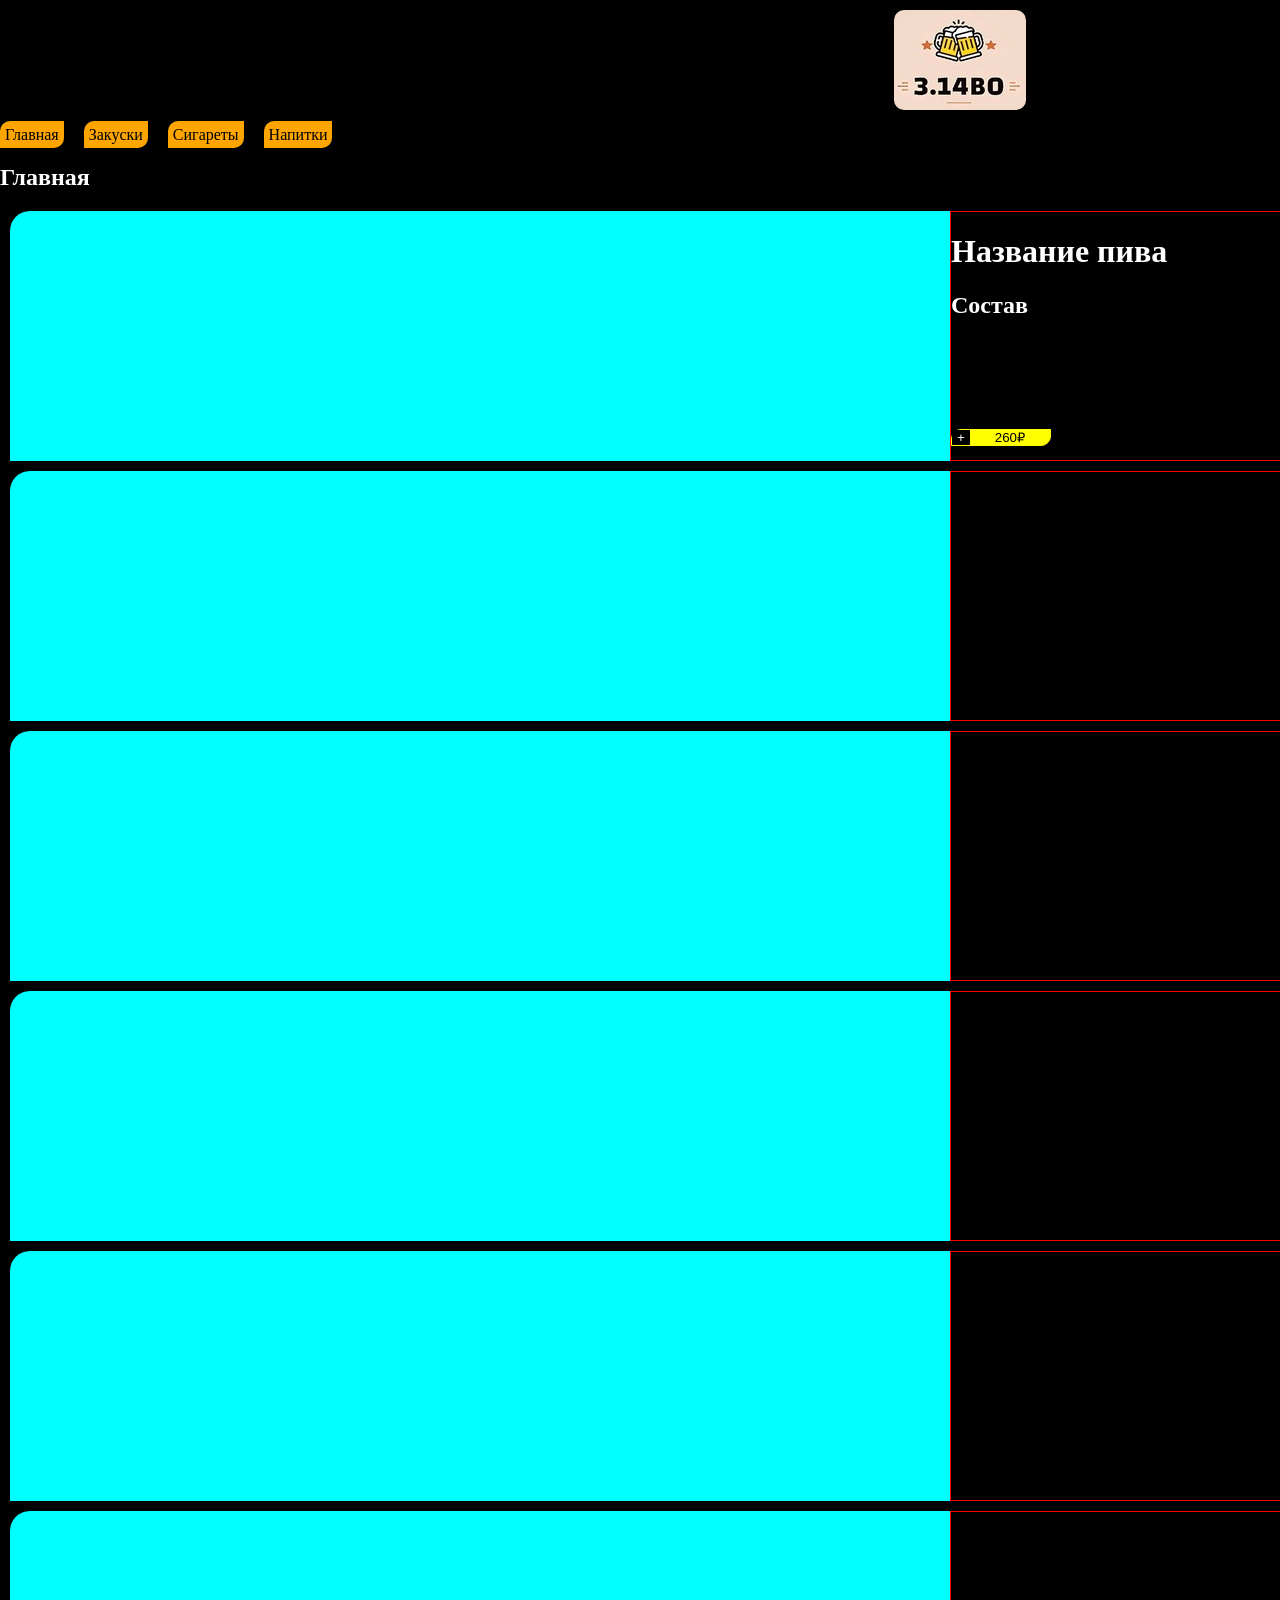
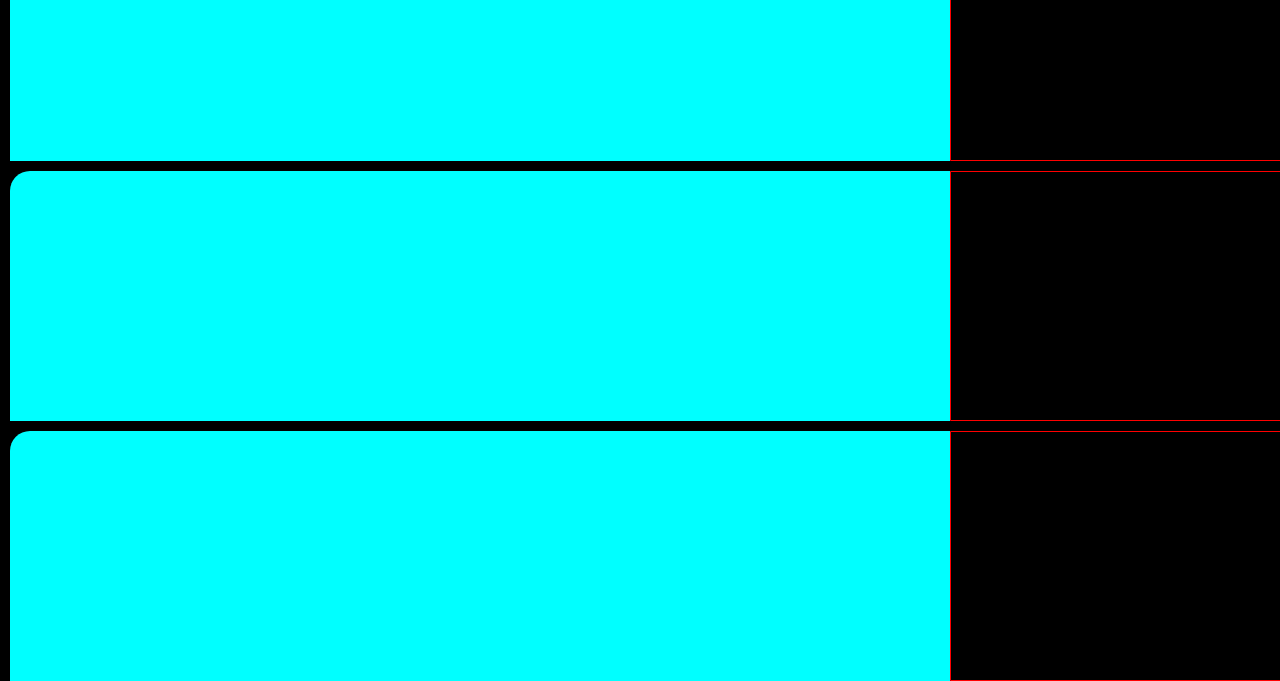
==== index.html @ 1ce5b6ab "Add files via upload" ====
<!DOCTYPE index.html>
<html lang="ru">
<head>
    <meta charset="UTF-8">
    <meta name="viewport" content="width=device-width, initial-scale=1.0">
    <link rel="stylesheet" href="style.css">
    <title>3.14во</title>
</head>
<body>
    <header>
        <img class="img" src="WhatsApp Image 2025-01-08 at 01.56.02 (2).jpeg" alt="">
    </header>
    <main>
        <ul>
            <li><a href="index.html">Главная</a></li>
            <li><a href="snacks.html">Закуски</a></li>
            <li><a href="cigarettes.html">Сигареты</a></li>
            <li><a href="drinks.html">Напитки</a></li>
        </ul>
        <h2>
            Главная
        </h2>
        <div class="Cartocka">
            <div class="Foto"></div>
            <div class="Price">
                <h1>Название пива</h1>
                <h2>Состав</h2>
                <div>
                    <button><span class="Plus">+</span><span class="prise">260₽</span></button>
                </div>
            </div>
        </div>
        <div class="Cartocka">
            <div class="Foto"></div>
            <div class="Price">
            </div>
        </div>
        <div class="Cartocka">
            <div class="Foto"></div>
            <div class="Price"></div>
        </div>
        <div class="Cartocka">
            <div class="Foto"></div>
            <div class="Price"></div>
        </div>
        <div class="Cartocka">
            <div class="Foto"></div>
            <div class="Price"></div>
        </div>
        <div class="Cartocka">
            <div class="Foto"></div>
            <div class="Price"></div>
        </div>
        <div class="Cartocka">
            <div class="Foto"></div>
            <div class="Price"></div>
        </div>
        <div class="Cartocka">
            <div class="Foto"></div>
            <div class="Price"></div>
        </div>
    </main>
</body>
</html>
---- style.css ----
body{
    width: 1920px;
    background-color: black;
    margin: 0;
}
.img{
    margin-top: 10px;
    display: block;
    margin-left: auto;
    margin-right: auto ;
    border-radius: 10px;
}
a {
    text-decoration: none;
    color: black;
    padding: 5px;
    background:orange;
    border: 1px;
    border-radius:10px 0px 10px 0px ;
}
ul{
    display: flex;
    gap: 20px;
    padding: 0;
}
h2,h1{
    color: white;
}
.Cartocka{
    width:1880px;
    height: 250px;
    display: flex;
    margin-left: 10px;
    margin-right: 10px;
    margin-top: 10px;
}
.Foto{
    width: 940px;
    background-color: aqua;
    border-radius:20px 0px 0px 0px ;
}
.Price{
    width: 900px;
    background-color: black;
    border-radius:0px 0px 20px 0px ;
    border: solid 1px red;
}
button{
    background-color: yellow;
    padding: 0;
    border: solid 1px yellow;
    border-radius:10px 0px 10px 0px ;
    margin-top: 90px;
}
.Plus{
    padding-left: 5px;
    padding-right: 5px;
    background-color: black;
    color: white;
}
.prise{
    color: black;
     padding-left: 25px;
    padding-right: 25px;
}
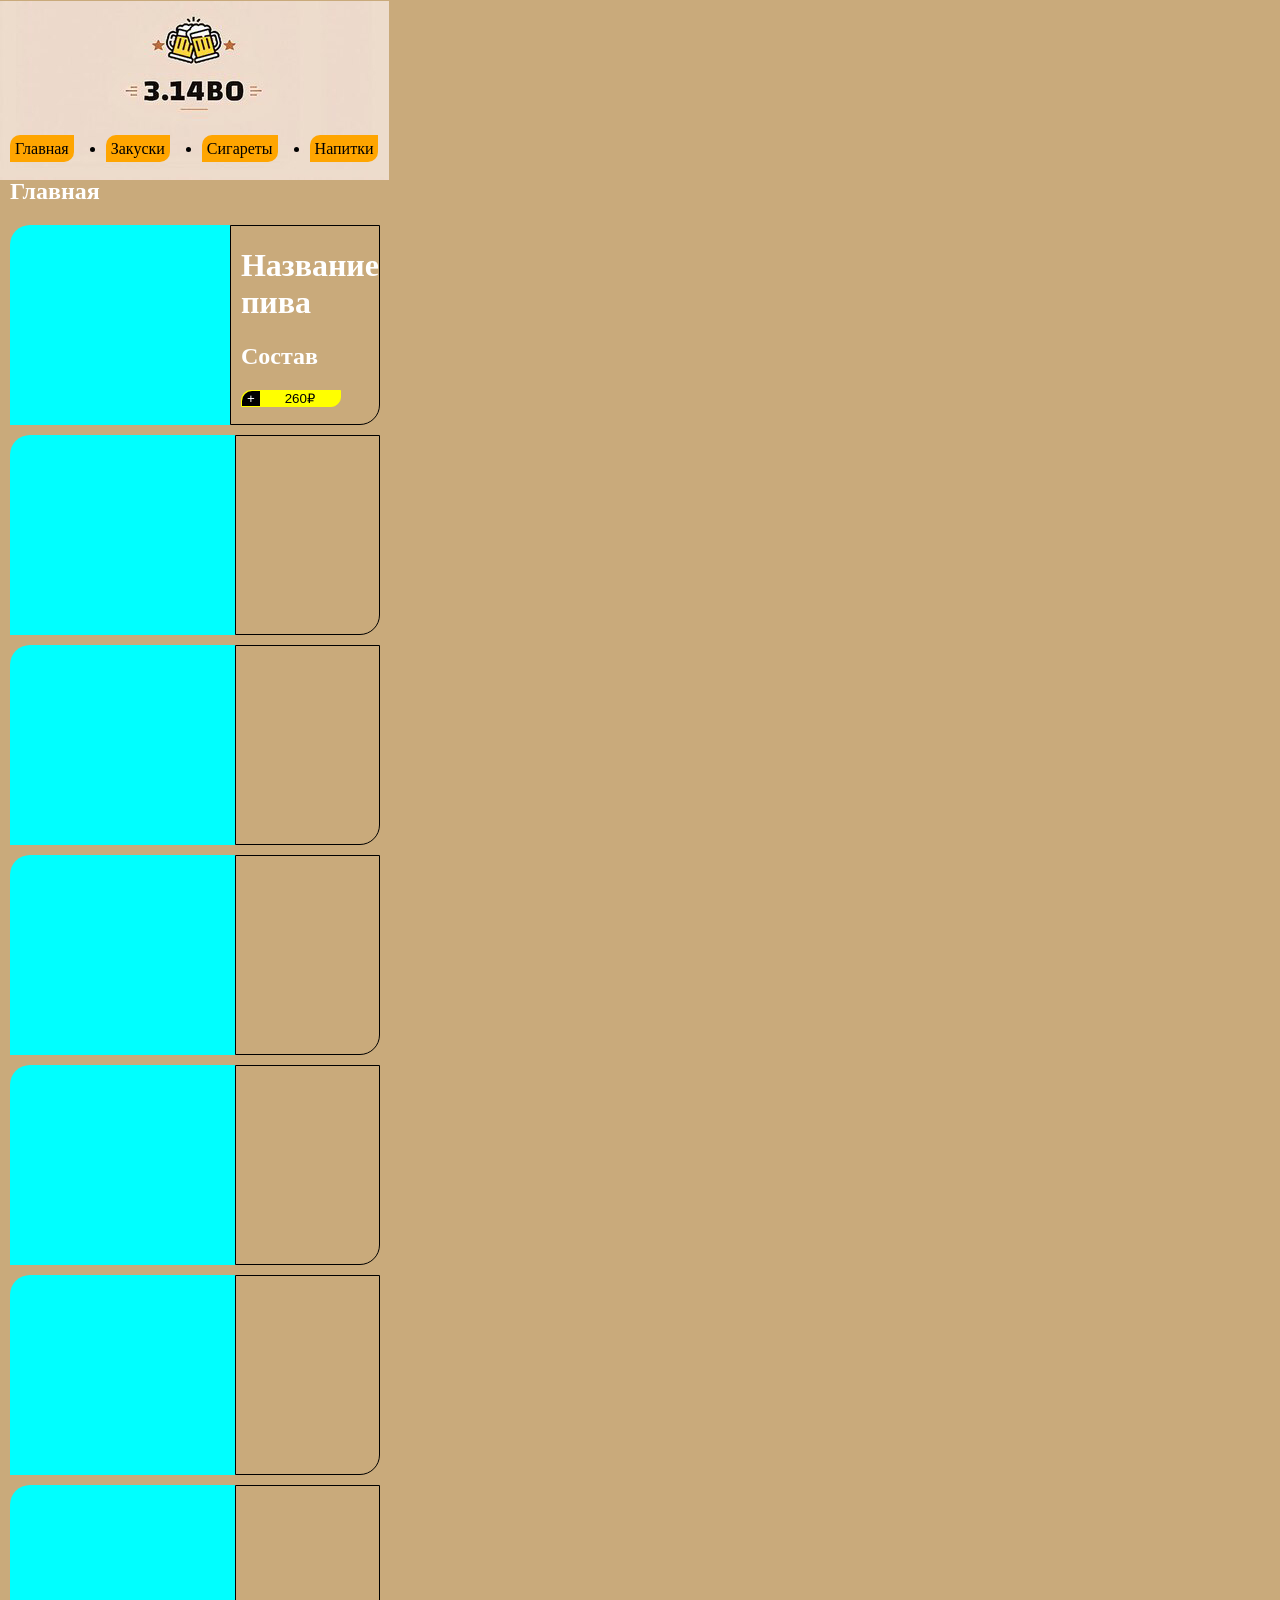
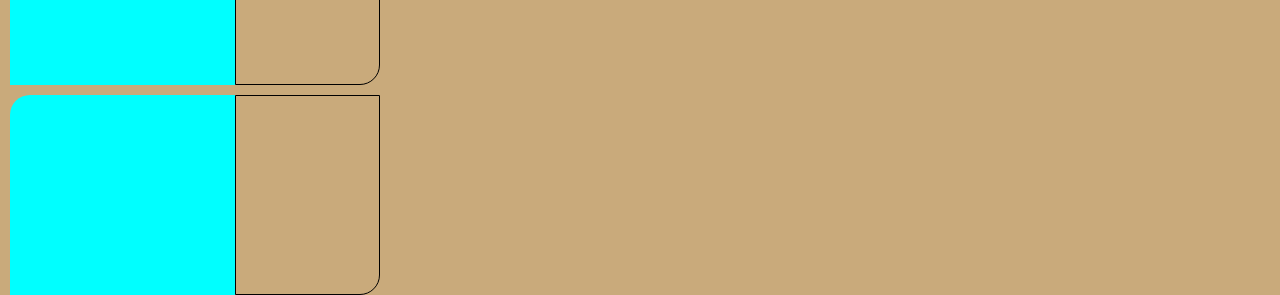
==== commit 69359bea: "Add files via upload" ====
--- a/index.html
+++ b/index.html
@@ -8,7 +8,7 @@
 </head>
 <body>
     <header>
-        <img class="img" src="WhatsApp Image 2025-01-08 at 01.56.02 (2).jpeg" alt="">
+        <img class="img" src="photo_2025-01-09_23-56-29.jpg" alt="">
     </header>
     <main>
         <ul>
@@ -20,45 +20,47 @@
         <h2>
             Главная
         </h2>
-        <div class="Cartocka">
-            <div class="Foto"></div>
-            <div class="Price">
-                <h1>Название пива</h1>
-                <h2>Состав</h2>
-                <div>
-                    <button><span class="Plus">+</span><span class="prise">260₽</span></button>
+        <div class="container">
+            <div class="Cartocka">
+                <div class="Foto"></div>
+                <div class="Price">
+                    <h1>Название пива</h1>
+                    <h2>Состав</h2>
+                    <div class="button">
+                        <button><span class="Plus">+</span><span class="prise">260₽</span></button>
+                    </div>
                 </div>
             </div>
-        </div>
-        <div class="Cartocka">
-            <div class="Foto"></div>
-            <div class="Price">
+            <div class="Cartocka">
+                <div class="Foto"></div>
+                <div class="Price">
+                </div>
             </div>
-        </div>
-        <div class="Cartocka">
-            <div class="Foto"></div>
-            <div class="Price"></div>
-        </div>
-        <div class="Cartocka">
-            <div class="Foto"></div>
-            <div class="Price"></div>
-        </div>
-        <div class="Cartocka">
-            <div class="Foto"></div>
-            <div class="Price"></div>
-        </div>
-        <div class="Cartocka">
-            <div class="Foto"></div>
-            <div class="Price"></div>
-        </div>
-        <div class="Cartocka">
-            <div class="Foto"></div>
-            <div class="Price"></div>
-        </div>
-        <div class="Cartocka">
-            <div class="Foto"></div>
-            <div class="Price"></div>
-        </div>
+            <div class="Cartocka">
+                <div class="Foto"></div>
+                <div class="Price"></div>
+            </div>
+            <div class="Cartocka">
+                <div class="Foto"></div>
+                <div class="Price"></div>
+            </div>
+            <div class="Cartocka">
+                <div class="Foto"></div>
+                <div class="Price"></div>
+            </div>
+            <div class="Cartocka">
+                <div class="Foto"></div>
+                <div class="Price"></div>
+            </div>
+            <div class="Cartocka">
+                <div class="Foto"></div>
+                <div class="Price"></div>
+            </div>
+            <div class="Cartocka">
+                <div class="Foto"></div>
+                <div class="Price"></div>
+            </div>
+        </div>    
     </main>
 </body>
 </html>
--- a/style.css
+++ b/style.css
@@ -1,65 +1,74 @@
-body{
-    width: 1920px;
-    background-color: black;
-    margin: 0;
-}
-.img{
-    margin-top: 10px;
-    display: block;
-    margin-left: auto;
-    margin-right: auto ;
-    border-radius: 10px;
-}
-a {
-    text-decoration: none;
-    color: black;
-    padding: 5px;
-    background:orange;
-    border: 1px;
-    border-radius:10px 0px 10px 0px ;
-}
-ul{
-    display: flex;
-    gap: 20px;
-    padding: 0;
-}
-h2,h1{
-    color: white;
-}
-.Cartocka{
-    width:1880px;
-    height: 250px;
-    display: flex;
-    margin-left: 10px;
-    margin-right: 10px;
-    margin-top: 10px;
-}
-.Foto{
-    width: 940px;
-    background-color: aqua;
-    border-radius:20px 0px 0px 0px ;
-}
-.Price{
-    width: 900px;
-    background-color: black;
-    border-radius:0px 0px 20px 0px ;
-    border: solid 1px red;
-}
-button{
-    background-color: yellow;
-    padding: 0;
-    border: solid 1px yellow;
-    border-radius:10px 0px 10px 0px ;
-    margin-top: 90px;
-}
-.Plus{
-    padding-left: 5px;
-    padding-right: 5px;
-    background-color: black;
-    color: white;
-}
-.prise{
-    color: black;
-     padding-left: 25px;
-    padding-right: 25px;
-}+    body{
+        width: 390px;
+        background-color: rgb(201, 170, 123);
+        margin: 0;
+    }
+    .container {
+        max-width: 390px;
+    }
+    .img{
+        margin-top: 1px;
+        display: block;
+    }
+    a {
+        text-decoration: none;
+        color: black;
+        padding: 5px;
+        background:orange;
+        border: 1px;
+        border-radius:10px 0px 10px 0px ;
+    }
+    ul{
+        display: flex;
+        gap: 32px;
+        padding: 0;
+        margin-left: 10px;
+        margin-top: -40px;
+    }
+    h2,h1{
+        color: white;
+        margin-left: 10px
+    }
+    .Cartocka{
+        width: 370px;
+        height: 200px;
+        display: flex;
+        margin-left: 10px;
+        margin-right: 10px;
+        margin-top: 10px;
+    }
+    .Foto{
+        width: 300px;
+        background-color: aqua;
+        border-radius:20px 0px 0px 0px ;
+    }
+    .Price{
+        width: 190px;
+        background-color: rgb(201, 170, 123);
+        border-radius:0px 0px 20px 0px ;
+        border: solid 1px rgb(0, 0, 0);
+    }
+    button{
+        background-color: yellow;
+        padding: 0;
+        margin-left: 10px;
+        border: solid 1px yellow;
+        border-radius:10px 0px 10px 0px ;
+        transition: background-color .2s linear;
+    }
+    .Plus{
+        padding-left: 5px;
+        padding-right: 5px;
+        border-radius:10px 0px 0px 0px ;
+        background-color: black;
+        color: white;
+    }
+    .prise{
+        color: black;
+        padding-left: 25px;
+        padding-right: 25px;
+    }
+    .button:hover
+    {
+        background-color: lightgreen;
+    }
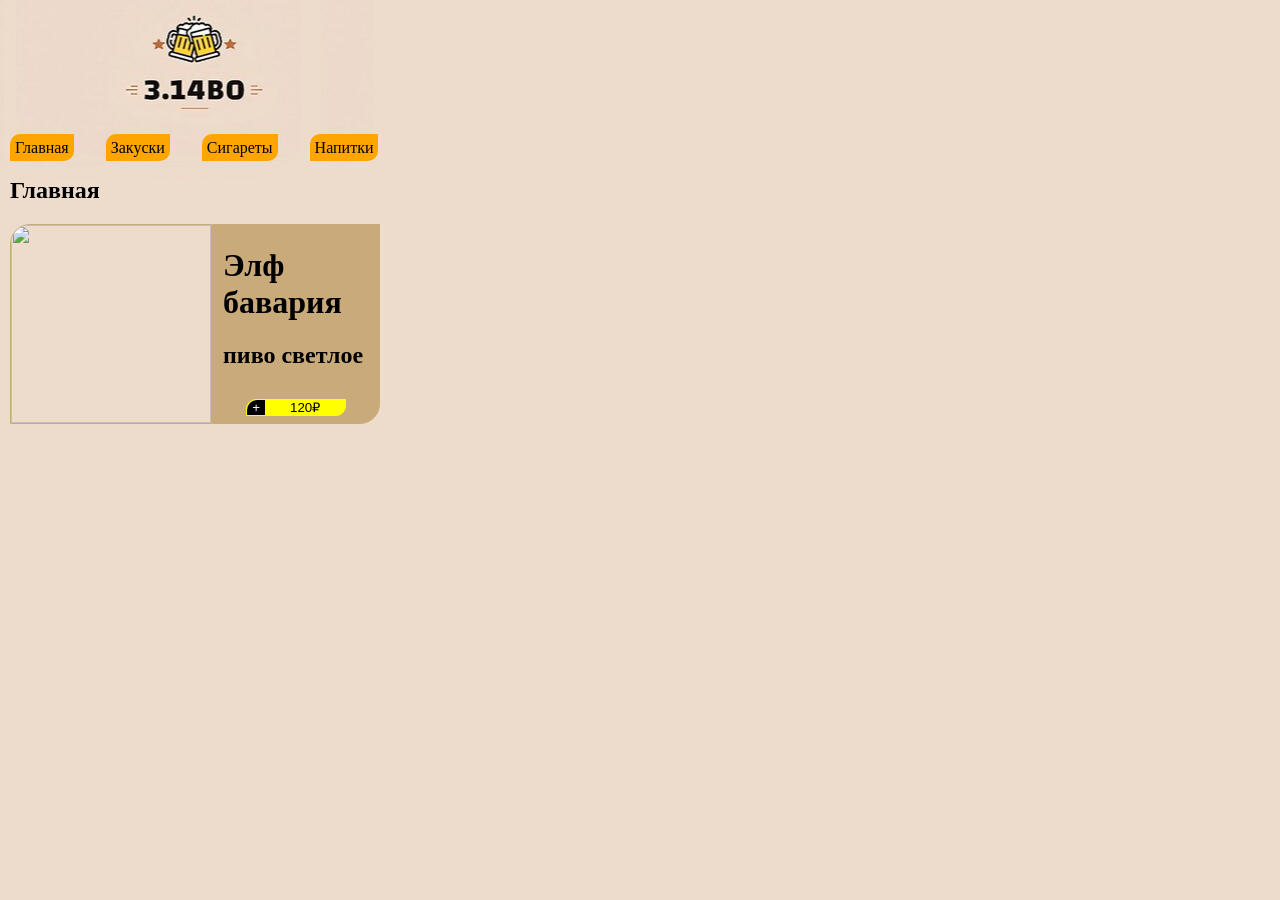
==== commit 58fbb573: "Add files via upload" ====
--- a/index.html
+++ b/index.html
@@ -22,43 +22,16 @@
         </h2>
         <div class="container">
             <div class="Cartocka">
-                <div class="Foto"></div>
-                <div class="Price">
-                    <h1>Название пива</h1>
-                    <h2>Состав</h2>
+                <div class="Foto"><img class="ffoto"src=" 9c66b25a-ade8-4cdc-a8dc-787f503ac015.jpeg" alt=""></div>
+                <div class="Price"> 
+                    <div class="text">
+                        <h1>Элф бавария</h1>
+                        <h2>пиво светлое</h2>
+                    </div>
                     <div class="button">
-                        <button><span class="Plus">+</span><span class="prise">260₽</span></button>
+                        <button><span class="Plus">+</span><span class="prise">120₽</span></button>
                     </div>
                 </div>
-            </div>
-            <div class="Cartocka">
-                <div class="Foto"></div>
-                <div class="Price">
-                </div>
-            </div>
-            <div class="Cartocka">
-                <div class="Foto"></div>
-                <div class="Price"></div>
-            </div>
-            <div class="Cartocka">
-                <div class="Foto"></div>
-                <div class="Price"></div>
-            </div>
-            <div class="Cartocka">
-                <div class="Foto"></div>
-                <div class="Price"></div>
-            </div>
-            <div class="Cartocka">
-                <div class="Foto"></div>
-                <div class="Price"></div>
-            </div>
-            <div class="Cartocka">
-                <div class="Foto"></div>
-                <div class="Price"></div>
-            </div>
-            <div class="Cartocka">
-                <div class="Foto"></div>
-                <div class="Price"></div>
             </div>
         </div>    
     </main>
--- a/style.css
+++ b/style.css
@@ -1,13 +1,13 @@
     body{
         width: 390px;
-        background-color: rgb(201, 170, 123);
+        background-color: rgb(237,220,204);
         margin: 0;
     }
     .container {
         max-width: 390px;
     }
     .img{
-        margin-top: 1px;
+        width: 390px;
         display: block;
     }
     a {
@@ -26,7 +26,7 @@
         margin-top: -40px;
     }
     h2,h1{
-        color: white;
+        color: rgb(0, 0, 0);
         margin-left: 10px
     }
     .Cartocka{
@@ -37,24 +37,20 @@
         margin-right: 10px;
         margin-top: 10px;
     }
-    .Foto{
-        width: 300px;
-        background-color: aqua;
-        border-radius:20px 0px 0px 0px ;
-    }
     .Price{
-        width: 190px;
+        width: 170px;
         background-color: rgb(201, 170, 123);
         border-radius:0px 0px 20px 0px ;
-        border: solid 1px rgb(0, 0, 0);
+        border: solid 1px rgb(201, 170, 123);
     }
     button{
         background-color: yellow;
         padding: 0;
-        margin-left: 10px;
+        margin-left: 20%;
         border: solid 1px yellow;
         border-radius:10px 0px 10px 0px ;
-        transition: background-color .2s linear;
+        margin-top: 10px;
+        
     }
     .Plus{
         padding-left: 5px;
@@ -71,4 +67,16 @@
     .button:hover
     {
         background-color: lightgreen;
+        transition: background-color .2s linear;
     }
+   li      
+   {
+    list-style-type: none ;
+   }
+   .ffoto
+   {
+    width: 200px;
+    height: 198px;
+        border-radius:20px 0px 0px 0px ;
+        border: solid 1px rgb(201, 170, 123);
+   }
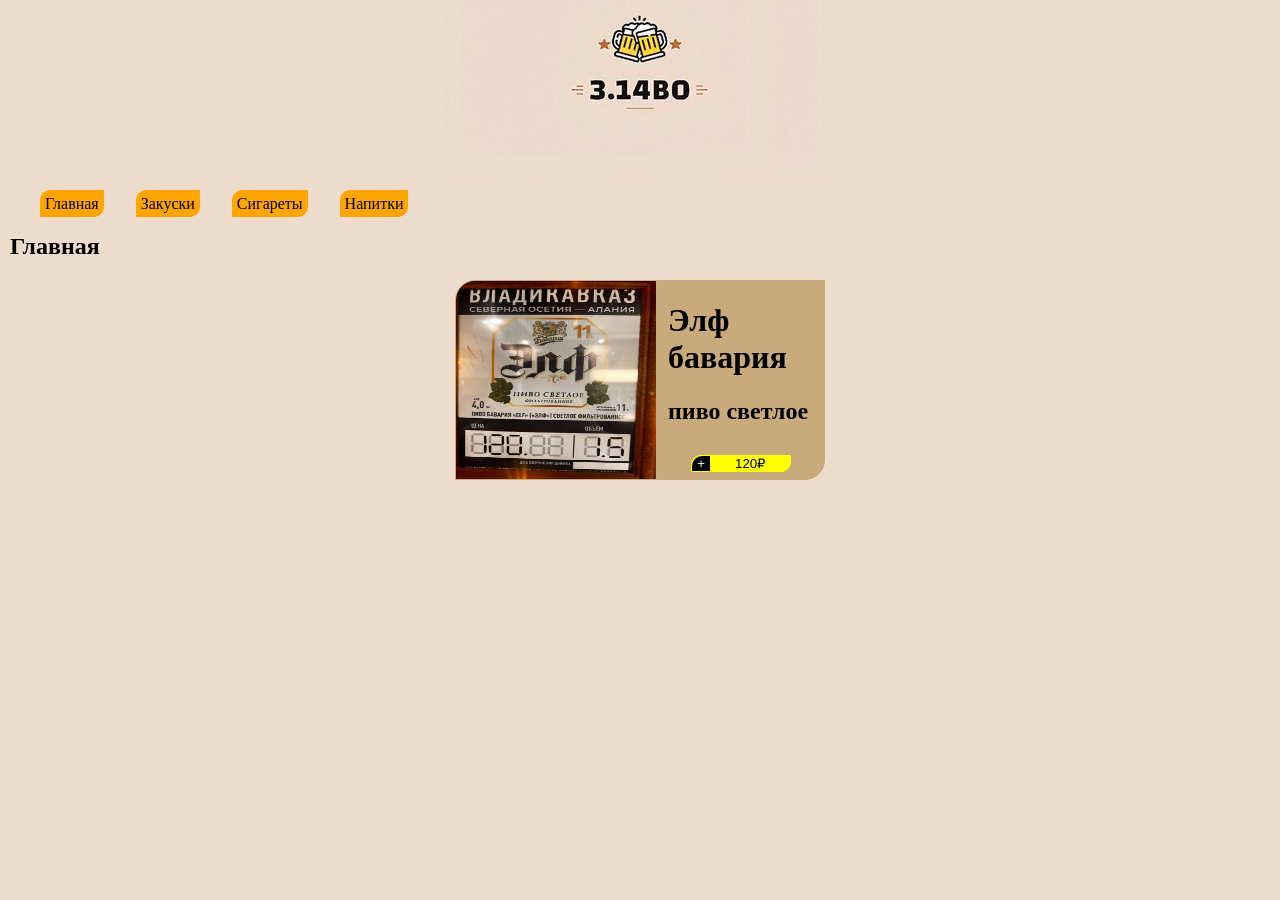
==== commit a9e08df7: "Add files via upload" ====
--- a/index.html
+++ b/index.html
@@ -18,7 +18,7 @@
             <li><a href="drinks.html">Напитки</a></li>
         </ul>
         <h2>
-            Главная
+            <span>Главная</span>
         </h2>
         <div class="container">
             <div class="Cartocka">
--- a/style.css
+++ b/style.css
@@ -1,13 +1,13 @@
     body{
-        width: 390px;
         background-color: rgb(237,220,204);
         margin: 0;
     }
     .container {
-        max-width: 390px;
     }
     .img{
-        width: 390px;
+        margin-left: auto;
+        margin-right: auto; 
+        
         display: block;
     }
     a {
@@ -19,11 +19,12 @@
         border-radius:10px 0px 10px 0px ;
     }
     ul{
+        width: 370px;
         display: flex;
         gap: 32px;
-        padding: 0;
-        margin-left: 10px;
-        margin-top: -40px;
+        padding-left: auto;
+        padding-right: auto;
+        
     }
     h2,h1{
         color: rgb(0, 0, 0);
@@ -33,9 +34,8 @@
         width: 370px;
         height: 200px;
         display: flex;
-        margin-left: 10px;
-        margin-right: 10px;
-        margin-top: 10px;
+        margin-left: auto;
+        margin-right: auto;
     }
     .Price{
         width: 170px;
@@ -80,3 +80,8 @@
         border-radius:20px 0px 0px 0px ;
         border: solid 1px rgb(201, 170, 123);
    }
+   span
+   {
+    margin-left: auto;
+    margin-right: auto;
+   }
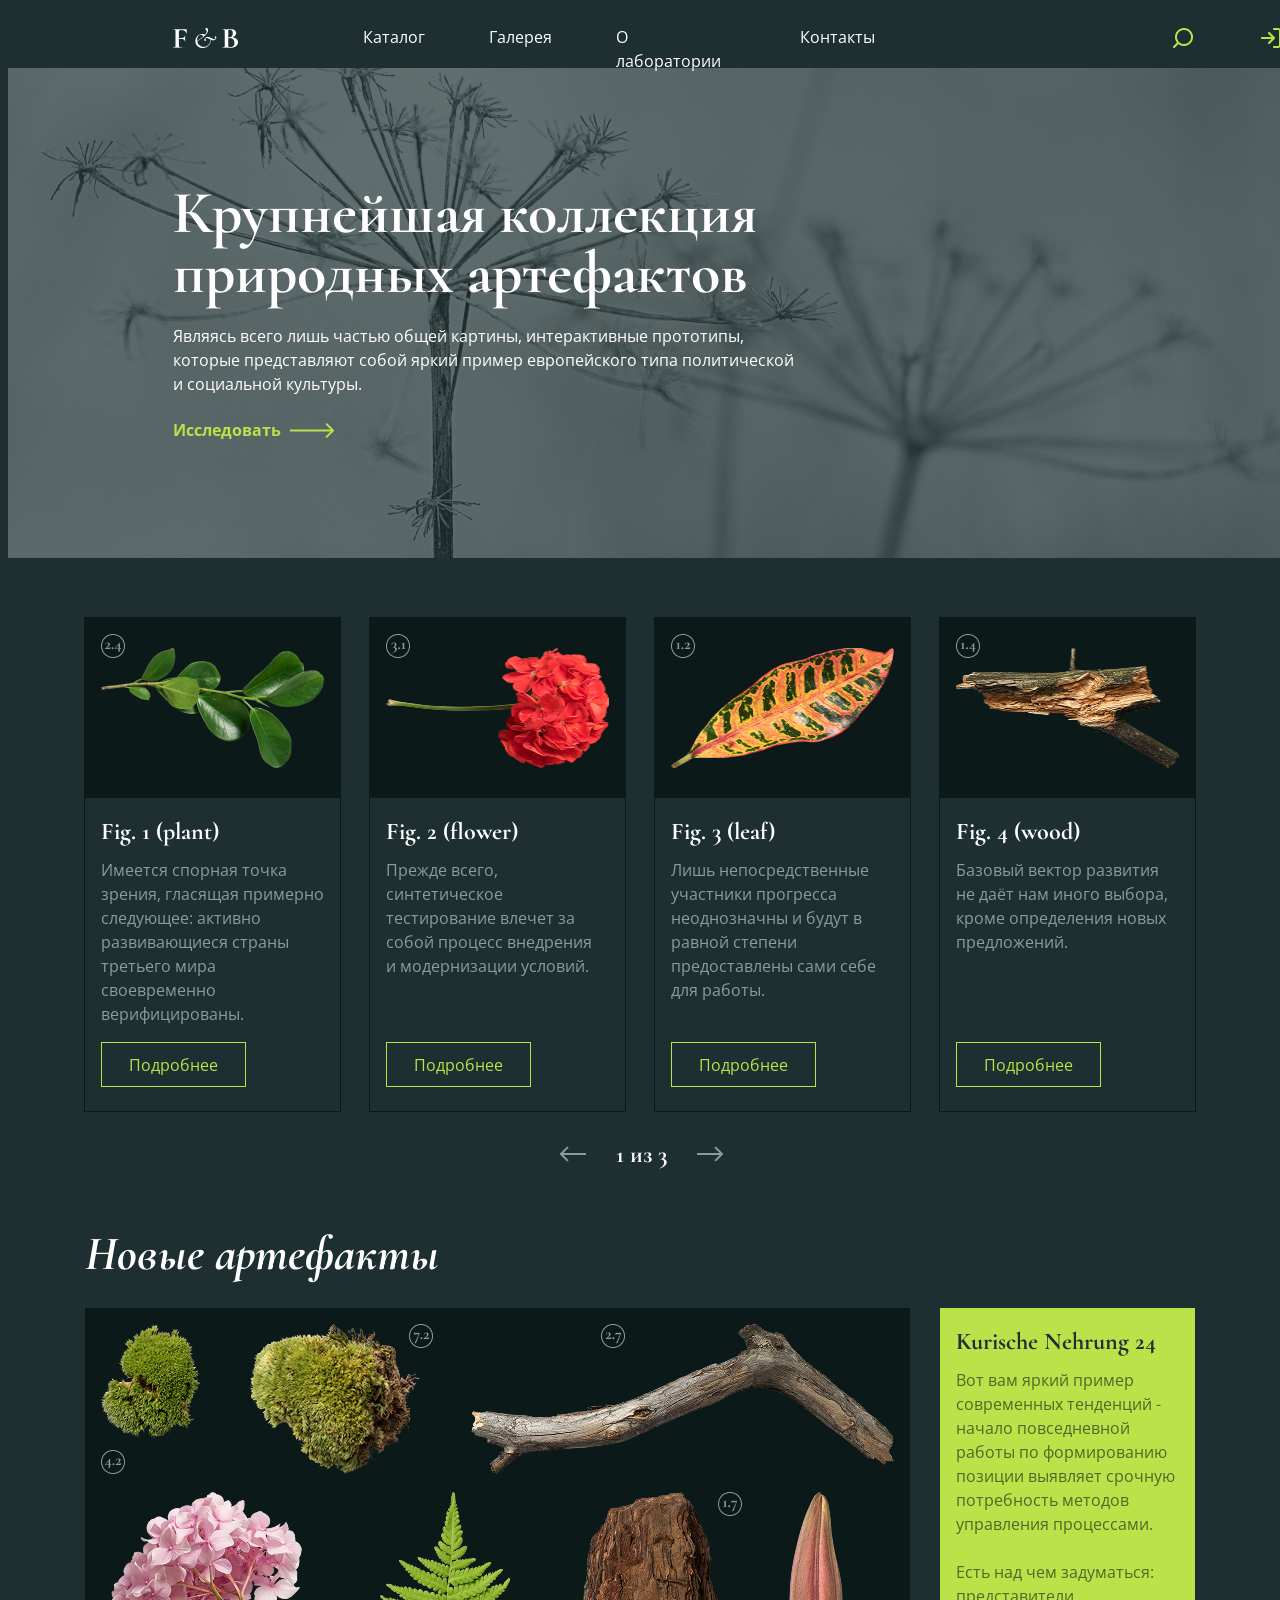
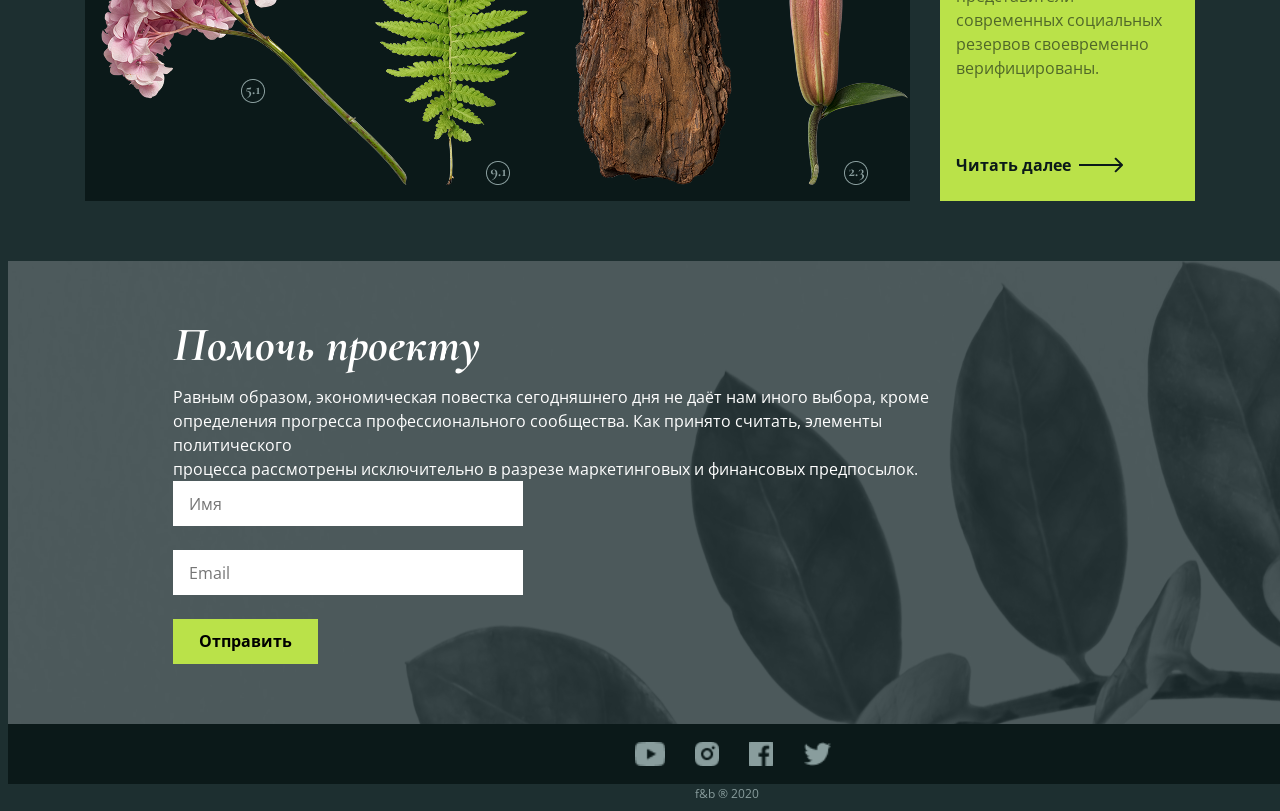
==== commit ecf6f1cb: "Add files via upload" ====
--- a/index.html
+++ b/index.html
@@ -1,39 +1,159 @@
-<!DOCTYPE index.html>
+<!DOCTYPE html>
 <html lang="ru">
 <head>
     <meta charset="UTF-8">
     <meta name="viewport" content="width=device-width, initial-scale=1.0">
+    <title>Document</title>
     <link rel="stylesheet" href="style.css">
-    <title>3.14во</title>
+    <link rel="preconnect" href="https://fonts.googleapis.com">
+    <link rel="preconnect" href="https://fonts.gstatic.com" crossorigin>
+    <link href="https://fonts.googleapis.com/css2?family=Cormorant:ital,wght@0,300..700;1,300..700&display=swap" rel="stylesheet">
+    <link rel="preconnect" href="https://fonts.googleapis.com">
+    <link rel="preconnect" href="https://fonts.gstatic.com" crossorigin>
+    <link href="https://fonts.googleapis.com/css2?family=Cormorant:ital,wght@0,300..700;1,300..700&family=Open+Sans:ital,wght@0,300..800;1,300..800&display=swap" rel="stylesheet">
 </head>
+<header>
+    <div class="he">
+        <div class="hed">
+            <img src="logo.png" alt="" class="logo"> 
+            <div class="spisok">
+                <span>Каталог</span>
+                <span>Галерея</span>
+                <span>O лаборатории</span>
+                <span>Контакты</span>
+            </div>
+            <img src="search.png" alt="" class="poisk">
+            <img src="log-in.png" alt="" class="vihod">
+        </div>
+        <h1>Крупнейшая коллекция природных артефактов</h1>
+        <span class="onis">Являясь всего лишь частью общей картины, интерактивные прототипы,<BR> которые представляют собой яркий пример европейского типа политической<BR> и социальной культуры.</span>
+        <div class="sled">
+            <span class="sledd">Исследовать</span>
+            <span class="arow"><svg width="44" height="15" viewBox="0 0 44 15" fill="none" xmlns="http://www.w3.org/2000/svg">
+            <path d="M43.7071 8.20711C44.0976 7.81658 44.0976 7.18342 43.7071 6.79289L37.3431 0.428932C36.9526 0.0384078 36.3195 0.0384078 35.9289 0.428932C35.5384 0.819457 35.5384 1.45262 35.9289 1.84315L41.5858 7.5L35.9289 13.1569C35.5384 13.5474 35.5384 14.1805 35.9289 14.5711C36.3195 14.9616 36.9526 14.9616 37.3431 14.5711L43.7071 8.20711ZM0 8.5L43 8.5V6.5L0 6.5L0 8.5Z" fill="#BAE249"/></svg> </span>
+        </div>
+    </div>
+</header>
 <body>
-    <header>
-        <img class="img" src="photo_2025-01-09_23-56-29.jpg" alt="">
-    </header>
-    <main>
-        <ul>
-            <li><a href="index.html">Главная</a></li>
-            <li><a href="snacks.html">Закуски</a></li>
-            <li><a href="cigarettes.html">Сигареты</a></li>
-            <li><a href="drinks.html">Напитки</a></li>
-        </ul>
-        <h2>
-            <span>Главная</span>
-        </h2>
-        <div class="container">
-            <div class="Cartocka">
-                <div class="Foto"><img class="ffoto"src=" 9c66b25a-ade8-4cdc-a8dc-787f503ac015.jpeg" alt=""></div>
-                <div class="Price"> 
-                    <div class="text">
-                        <h1>Элф бавария</h1>
-                        <h2>пиво светлое</h2>
+    <div class="slader">
+        <div class="sladder">
+            <div class="s">
+                <div class="verx">
+                    <img src="Layer 3.png" alt="" class="vetka">
+                    <img src="Group 204 (4).png" alt="" class="krug">
+                </div>
+                <div class="niz">
+                    <h3>Fig. 1 (plant)</h3>
+                    <div class="qwert">
+                        <span class="qwer">Имеется спорная точка <br>зрения, гласящая примерно<br> следующее: активно<br> развивающиеся страны<br> третьего мира <br>своевременно<br> верифицированы.</span>
                     </div>
-                    <div class="button">
-                        <button><span class="Plus">+</span><span class="prise">120₽</span></button>
-                    </div>
+                    <button class="bt"><span class="po">Подробнее</span></button>
                 </div>
             </div>
-        </div>    
-    </main>
+            <div class="s">
+                <div class="verx">
+                    <img src="Layer 2.png" alt="" class="vetka">
+                    <img src="Group 204 (3).png" alt="" class="krug">
+                </div>
+                <div class="niz">
+                    <h3>Fig. 2 (flower)</h3>
+                    <div class="qwert">
+                        <span class="qwer">Прежде всего, синтетическое тестирование влечет за собой процесс внедрения и модернизации условий.</span>
+                    </div>
+                    <button class="bt"><span class="po">Подробнее</span></button>
+                </div>
+            </div>
+            <div class="s">
+                <div class="verx">
+                    <img src="Layer 4.png" alt="" class="vetka">
+                    <img src="Group 204 (2).png" alt="" class="krug">
+                </div>
+                <div class="niz">
+                    <h3>Fig. 3 (leaf)</h3>
+                    <div class="qwert">
+                        <span class="qwer">Лишь непосредственные участники прогресса неоднозначны и будут в равной степени предоставлены сами себе для работы.</span>
+                    </div>
+                    <button class="bt"><span class="po">Подробнее</span></button>
+                </div>
+            </div>
+            <div class="s">
+                <div class="verx">
+                    <img src="Layer 1 1.png" alt="" class="vetka">
+                    <img src="Group 204 (1).png" alt="" class="krug">
+                </div>
+                <div class="niz">
+                    <h3>Fig. 4 (wood)</h3>
+                    <div class="qwert">
+                        <span class="qwer">Базовый вектор развития не даёт нам иного выбора, кроме определения новых предложений.</span>
+                    </div>
+                    <button class="bt"><span class="po">Подробнее</span></button>
+                </div>
+            </div>
+        </div>
+        <div class="nt">
+            <div class="qw"><svg width="26" height="16" viewBox="0 0 26 16" fill="none" xmlns="http://www.w3.org/2000/svg">
+                <path d="M0.292892 7.29289C-0.0976315 7.68342 -0.0976315 8.31658 0.292892 8.70711L6.65685 15.0711C7.04738 15.4616 7.68054 15.4616 8.07107 15.0711C8.46159 14.6805 8.46159 14.0474 8.07107 13.6569L2.41421 8L8.07107 2.34315C8.46159 1.95262 8.46159 1.31946 8.07107 0.928932C7.68054 0.538408 7.04738 0.538408 6.65685 0.928932L0.292892 7.29289ZM26 7L1 7V9L26 9V7Z" fill="#899D9D"/>
+                </svg>
+                </div>
+            <div class="qww">1 из 3</div>
+            <div class="qwww"><svg width="26" height="16" viewBox="0 0 26 16" fill="none" xmlns="http://www.w3.org/2000/svg">
+                <path d="M25.7071 8.70711C26.0976 8.31658 26.0976 7.68342 25.7071 7.2929L19.3431 0.928934C18.9526 0.538409 18.3195 0.538409 17.9289 0.928934C17.5384 1.31946 17.5384 1.95262 17.9289 2.34315L23.5858 8L17.9289 13.6569C17.5384 14.0474 17.5384 14.6805 17.9289 15.0711C18.3195 15.4616 18.9526 15.4616 19.3431 15.0711L25.7071 8.70711ZM-8.74228e-08 9L25 9L25 7L8.74228e-08 7L-8.74228e-08 9Z" fill="#899D9D"/>
+                </svg>
+            </div>
+        </div>
+    </div>
+    <div class="art">
+        <h2 class="awe">Новые артефакты</h2>
+        <div class="cart">
+            <img src="Moss 03 1.png" alt="" class="moss">
+            <img src="Group 204.png" alt="" class="grup1">
+            <img src="Moss 06.png" alt="" class="moss2">
+            <img src="Group 206.png" alt="" class="grup2">
+            <img src="Layer 3 1.png" alt="" class="Layer3">
+            <img src="Group 208.png" alt="" class="grup3">
+            <img src="Layer 2 1.png" alt="" class="layer2">
+            <img src="Group 205.png" alt="" class="grup4">
+            <img src="Polypody.png" alt="" class="Polypody">
+            <img src="Group 207.png" alt="" class="grup5">
+            <img src="Bark 05.png" alt="" class="brak">
+            <img src="Group 209.png" alt="" class="grup6">
+            <img src="Layer 1 2.png" alt="" class="layer1">
+            <img src="Group 210.png" alt="" class="grup7">
+        </div>
+        <div class="xz">
+            <h3 class="ppa">Kurische Nehrung 24</h3>
+            <div class="sala">
+                <span class="salam">Вот вам яркий пример<br> современных тенденций - <br> начало повседневной <br>работы по формированию <br>позиции выявляет срочную <br>потребность методов<br> управления процессами. <br></br>Есть над чем задуматься: <br> представители <br>современных социальных<br> резервов своевременно<br> верифицированы.</span>
+            </div>
+            <div class="dall">
+                <span class="cht">Читать далее</span>
+                <div class="stas"><svg width="44" height="16" viewBox="0 0 44 16" fill="none" xmlns="http://www.w3.org/2000/svg">
+                    <path d="M43.7071 8.70711C44.0976 8.31658 44.0976 7.68342 43.7071 7.29289L37.3431 0.928932C36.9526 0.538408 36.3195 0.538408 35.9289 0.928932C35.5384 1.31946 35.5384 1.95262 35.9289 2.34315L41.5858 8L35.9289 13.6569C35.5384 14.0474 35.5384 14.6805 35.9289 15.0711C36.3195 15.4616 36.9526 15.4616 37.3431 15.0711L43.7071 8.70711ZM0 9L43 9V7L0 7L0 9Z" fill="#0B1919"/></div>
+                </svg>
+            </div>
+        </div>
+    </div>
+    <div class="foot">
+        <h2>Помочь проекту</h2>
+        <span class="gg">Равным образом, экономическая повестка сегодняшнего дня не даёт нам иного выбора, кроме <BR>определения прогресса профессионального сообщества. Как принято считать, элементы политического<BR> процесса рассмотрены исключительно в разрезе маркетинговых и финансовых предпосылок. </span>
+            <div class="vvod">
+                <input class="in" type="Имя" placeholder="Имя">
+                <input class="inn" type="Email" placeholder="Email">
+                <button>Отправить</button>
+            </div>
+    </div>
 </body>
+<footer>
+    <div class="ass">
+        <div class="ssilochki">
+            <div class="pp">
+                <img src="Vector (3).png" alt="">
+                <img src="Vector (2).png" alt="">
+                <img src="Vector (1).png" alt="">
+                <img src="Vector.png" alt="">
+            </div>
+        </div>
+        <span class="fot">f&b ® 2020</span>
+    </div>
+</footer>
 </html>
--- a/style.css
+++ b/style.css
@@ -1,87 +1,497 @@
-    body{
-        background-color: rgb(237,220,204);
-        margin: 0;
-    }
-    .container {
-    }
-    .img{
-        margin-left: auto;
-        margin-right: auto; 
-        
-        display: block;
-    }
-    a {
-        text-decoration: none;
-        color: black;
-        padding: 5px;
-        background:orange;
-        border: 1px;
-        border-radius:10px 0px 10px 0px ;
-    }
-    ul{
-        width: 370px;
-        display: flex;
-        gap: 32px;
-        padding-left: auto;
-        padding-right: auto;
-        
-    }
-    h2,h1{
-        color: rgb(0, 0, 0);
-        margin-left: 10px
-    }
-    .Cartocka{
-        width: 370px;
-        height: 200px;
-        display: flex;
-        margin-left: auto;
-        margin-right: auto;
-    }
-    .Price{
-        width: 170px;
-        background-color: rgb(201, 170, 123);
-        border-radius:0px 0px 20px 0px ;
-        border: solid 1px rgb(201, 170, 123);
-    }
-    button{
-        background-color: yellow;
-        padding: 0;
-        margin-left: 20%;
-        border: solid 1px yellow;
-        border-radius:10px 0px 10px 0px ;
-        margin-top: 10px;
-        
-    }
-    .Plus{
-        padding-left: 5px;
-        padding-right: 5px;
-        border-radius:10px 0px 0px 0px ;
-        background-color: black;
-        color: white;
-    }
-    .prise{
-        color: black;
-        padding-left: 25px;
-        padding-right: 25px;
-    }
-    .button:hover
-    {
-        background-color: lightgreen;
-        transition: background-color .2s linear;
-    }
-   li      
-   {
-    list-style-type: none ;
-   }
-   .ffoto
-   {
-    width: 200px;
-    height: 198px;
-        border-radius:20px 0px 0px 0px ;
-        border: solid 1px rgb(201, 170, 123);
-   }
-   span
-   {
-    margin-left: auto;
-    margin-right: auto;
-   }+.he{
+margin: 0 auto;
+background-image: url("1_1.png");
+width: 1440px;
+height: 550px;
+}
+.hed{
+height: 60px;
+display: flex;
+background-color: #1d2f30;
+}
+.logo{
+width: 65px;
+height: 20px;
+margin-top: 20px;
+margin-left: 165px;
+}
+.spisok{
+display:flex;
+gap: 64px;
+width: 512px;
+height: 24px;
+margin-top: 17px;
+margin-left: 125px  ;
+color: #ffffff;
+}
+span{
+font-family: Open Sans;
+font-size: 16px;
+font-weight: 400;
+line-height: 24px;
+text-align: left;
+text-underline-position: from-font;
+text-decoration-skip-ink: none;
+}
+.poisk{ 
+width: 24px;
+height: 24px;       
+margin-top: 18px;
+margin-left: 296px ;  
+}
+.vihod{
+width: 24px;
+height: 24px;
+margin-top: 18px;
+margin-left: 64px;     
+}
+h1{
+width: 688px;
+height: 125px;
+margin-top: 115px;
+margin-left: 165px;
+position: absolute;
+}
+h1{
+color: #ffffff;
+font-family: Cormorant;
+font-size: 60px;
+font-weight: 700;
+line-height: 60px;
+text-align: left;
+text-underline-position: from-font;
+text-decoration-skip-ink: none;
+}
+.onis{
+width: 635px;
+height: 72px;
+margin-top: 256px;
+margin-left: 165px;
+position: absolute;
+}
+.onis{
+color: #ffffff;
+font-family: Open Sans;
+font-size: 16px;
+font-weight: 400;
+line-height: 24px;
+text-align: left;
+text-underline-position: from-font;
+text-decoration-skip-ink: none;
+}
+.sled{
+display: flex;
+gap: 8px;
+width: 160px;
+height: 23px;
+margin-top: 352px;
+margin-left: 165px;
+position: absolute;
+}
+.sledd{
+width: 109px;
+height: 23px;   
+color: #BAE249;
+font-family: Open Sans;
+font-size: 16px;
+font-weight: 700;
+line-height: 21.79px;
+text-align: left;
+text-underline-position: from-font;
+text-decoration-skip-ink: none;
+}
+.arow{
+margin-top: auto;
+width: 43px;
+color: #BAE249;
+}
+body{
+background-color: #1d2f30;
+}
+.slader{
+width: 1110px;
+height: 555px;
+margin: 60px auto 0 auto;
+}
+.sladder{
+display: flex;
+gap: 30px;
+width: 1110px;
+height: 493px;
+}
+.s{
+width: 255px;
+height: 493px;
+outline: 1px solid #0B1919;
+}
+.verx{
+width: 255px;
+height: 180px;
+background-color: #0B1919;
+}
+.vetka{
+width: 223px;
+height: 120px;
+margin-top: 30px;
+margin-left: 16px;
+position: absolute;
+}
+.krug{
+width: 24px;
+height: 24px;
+margin-top: 16px;
+margin-left: 16px;
+}
+.niz{
+width: 255px;
+height: 313px;
+}
+h3{
+height: 36px;
+margin: 16px 0 0 16px;
+position: absolute;
+}
+h3{
+font-family: Cormorant;
+font-size: 24px;
+font-weight: 700;
+line-height: 36px;
+text-align: left;
+text-underline-position: from-font;
+text-decoration-skip-ink: none;
+color: #ffffff;
+}
+.qwert{
+width: 223px;
+height: 168px;
+margin-top: 60px;
+margin-left: 16px;
+position: absolute;
+}
+.qwer{
+width: 223px;
+height: 168px;
+}
+.qwer{
+font-family: Open Sans;
+font-size: 16px;
+font-weight: 400;
+line-height: 24px;
+text-align: left;
+text-underline-position: from-font;
+text-decoration-skip-ink: none;
+color: #899D9D;
+}
+.bt{
+margin-top: 244px;
+margin-left: 16px;
+background-color: #1d2f30;
+border: 1px solid #BAE249;
+}
+.po{
+width: 88px;
+height: 24px;
+font-family: Open Sans;
+font-size: 16px;
+font-weight: 400;
+line-height: 24px;
+text-align: left;
+text-underline-position: from-font;
+text-decoration-skip-ink: none;
+color: #BAE249;
+}
+.nt{
+display: flex;
+gap: 30px;
+width: 163px;
+height: 36px;
+margin-top: 26px;
+margin-left: 475px;
+}
+.qw{
+margin: 9px 0 6px 0 ;
+}
+.qww{
+font-family: Cormorant;
+font-size: 24px;
+font-weight: 700;
+line-height: 36px;
+text-align: center;
+text-underline-position: from-font;
+text-decoration-skip-ink: none;
+color: #ffffff;
+}
+.qwww{
+margin: 9px 0 6px 0 ;
+}
+.art{
+width: 1110px;
+height: 571px;
+margin: 57px auto 0 auto;
+}
+.awe{
+width: 355px;
+height: 48px;
+margin: 0px;
+margin-left: 0px;
+}
+.cart{
+width: 825px;
+height: 493px;
+background-color: #0B1919;
+margin-top: 78px;
+position: absolute;
+}
+.moss{
+width: 100px;
+height: 115px;
+margin: 16px 0 0 16px;
+position: absolute;
+}
+.grup1{
+width: 24px;
+height: 24px;
+position: absolute;
+margin: 142px 0 0 16px;
+}
+.moss2{
+width: 170px;
+height: 150px;
+position: absolute;
+margin: 16px 0 0 165px;
+}
+.grup2{
+width: 24px;
+height: 24px;
+position: absolute;
+margin: 16px 0 0 324px;
+}
+.Layer3{
+width: 423px;
+height: 150px;
+position: absolute;
+margin: 16px 0 0 386px;
+}
+.grup3{
+width: 24px;
+height: 24px;
+position: absolute;
+margin: 16px 0 0 516px;
+}
+.layer2{
+width: 306px;
+height: 293px;
+position: absolute;
+margin: 184px 0 0 16px;
+}
+.grup4{
+width: 24px;
+height: 24px;
+position: absolute;
+margin: 371px 0 0 156px;
+}
+.Polypody{
+width: 153px;
+height: 293px;
+position: absolute;
+margin: 184px 0 0 290px;
+}
+.grup5{
+width: 24px;
+height: 24px;
+position: absolute;
+margin: 453px 0 0 401.16px;
+}
+.brak{
+width: 157px;
+height: 293px;
+position: absolute;
+margin: 184px 0 0 490px;
+}
+.grup6{
+width: 24px;
+height: 24px;
+position: absolute;
+margin: 184px 0 0 633.31px;
+}
+.layer1{
+width: 119px;
+height: 293px;
+position: absolute;
+margin: 184px 0 0 704px;
+}
+.grup7{
+width: 24px;
+height: 24px;
+position: absolute;
+margin: 453px 0 0 758.55px;
+}
+.xz{
+width: 255px;
+height: 493px;
+margin-left: 855px;
+margin-top: 78px;
+background-color: #BAE249;
+position: absolute;
+}
+.ppa{
+width: 200px;
+height: 36px;
+margin-top: 16px;
+margin-left: 16px;
+color: #1D2F30;
+}
+.sala{
+width: 223px;
+height: 312px;
+margin-top: 60px;
+margin-left: 16px; 
+}
+.salam{
+color: #506829;
+}
+.dall{
+display: flex;
+margin-left: 16px;
+margin-top: 75px;
+}
+.cht{
+font-family: Open Sans;
+font-size: 16px;
+font-weight: 700;
+line-height: 21.79px;
+text-align: left;
+text-underline-position: from-font;
+text-decoration-skip-ink: none;
+color: #0B1919;
+margin-right: 8px;
+}
+.stas{
+margin-top: 2px;
+}
+.foot{
+background: url("1_1 (1).png");
+width: 1440px;
+height: 463px;
+margin: 60px auto 0 auto;
+position: relative;
+z-index: -1;
+}
+.foot::after {
+content: '';
+position: absolute;
+background: rgba(29, 46, 48, 0.781);
+width: 100%;
+height: 100%;
+z-index: -1;
+}
+h2{
+width: 308px;
+height: 48px;
+margin-top: 60px;
+margin-left: 165px;
+position: absolute;
+}
+h2{
+color:#ffffff;
+font-family: Cormorant;
+font-size: 48px;
+font-style: italic;
+font-weight: 700;
+line-height: 48px;
+text-align: left;
+text-underline-position: from-font;
+text-decoration-skip-ink: none;
+}
+.gg{
+width: 825px;
+height: 72px;
+margin-top: 124px;
+margin-left: 165px;
+position: absolute;
+}
+.gg{
+font-family: Open Sans;
+font-size: 16px;
+font-weight: 400;
+line-height: 24px;
+text-align: left;
+text-underline-position: from-font;
+text-decoration-skip-ink: none;
+color: #ffffff;    
+}
+.vvod{
+width: 350px;
+height: 183px;
+margin-top: 220px;
+margin-left: 165px;
+position: absolute;
+}
+.inn{
+margin-top: 24px;
+}
+input{
+width: 334px;
+height: 45px;
+padding: 0px 0px 0px 16px;
+border:0px
+}
+input{
+font-family: Open Sans;
+font-size: 16px;
+font-weight: 400;
+line-height: 24px;
+text-align: left;
+text-underline-position: from-font;
+text-decoration-skip-ink: none;
+}
+button{
+width: 145px;
+height: 45px;
+margin-top: 24px;
+background-color: #BAE249;
+border:0px;
+padding: 0 0 0 0 ;
+}
+button{
+font-family: Open Sans;
+font-size: 16px;
+font-weight: 700;
+line-height: 21.79px;
+text-underline-position: from-font;
+text-decoration-skip-ink: none;
+}
+.ass{
+margin: 0 auto;
+width: 1440px;
+height: 79px;  
+}
+.ssilochki{
+width: 1440px;
+height: 60px;
+background-color: #0B1919;
+}
+.pp{
+display: flex;
+position: absolute;
+width: 186px;
+height: 24px;
+margin-top: 18px;
+margin-left: 627px;
+gap: 30px;
+}
+.fot{
+width: 64px;
+height: 16px;
+margin-left: 687px;
+}
+.fot{
+font-family: Open Sans;
+font-size: 12px;
+font-weight: 400;
+line-height: 16.34px;
+text-align: left;
+text-underline-position: from-font;
+text-decoration-skip-ink: none;
+color: #899D9D;
+}
